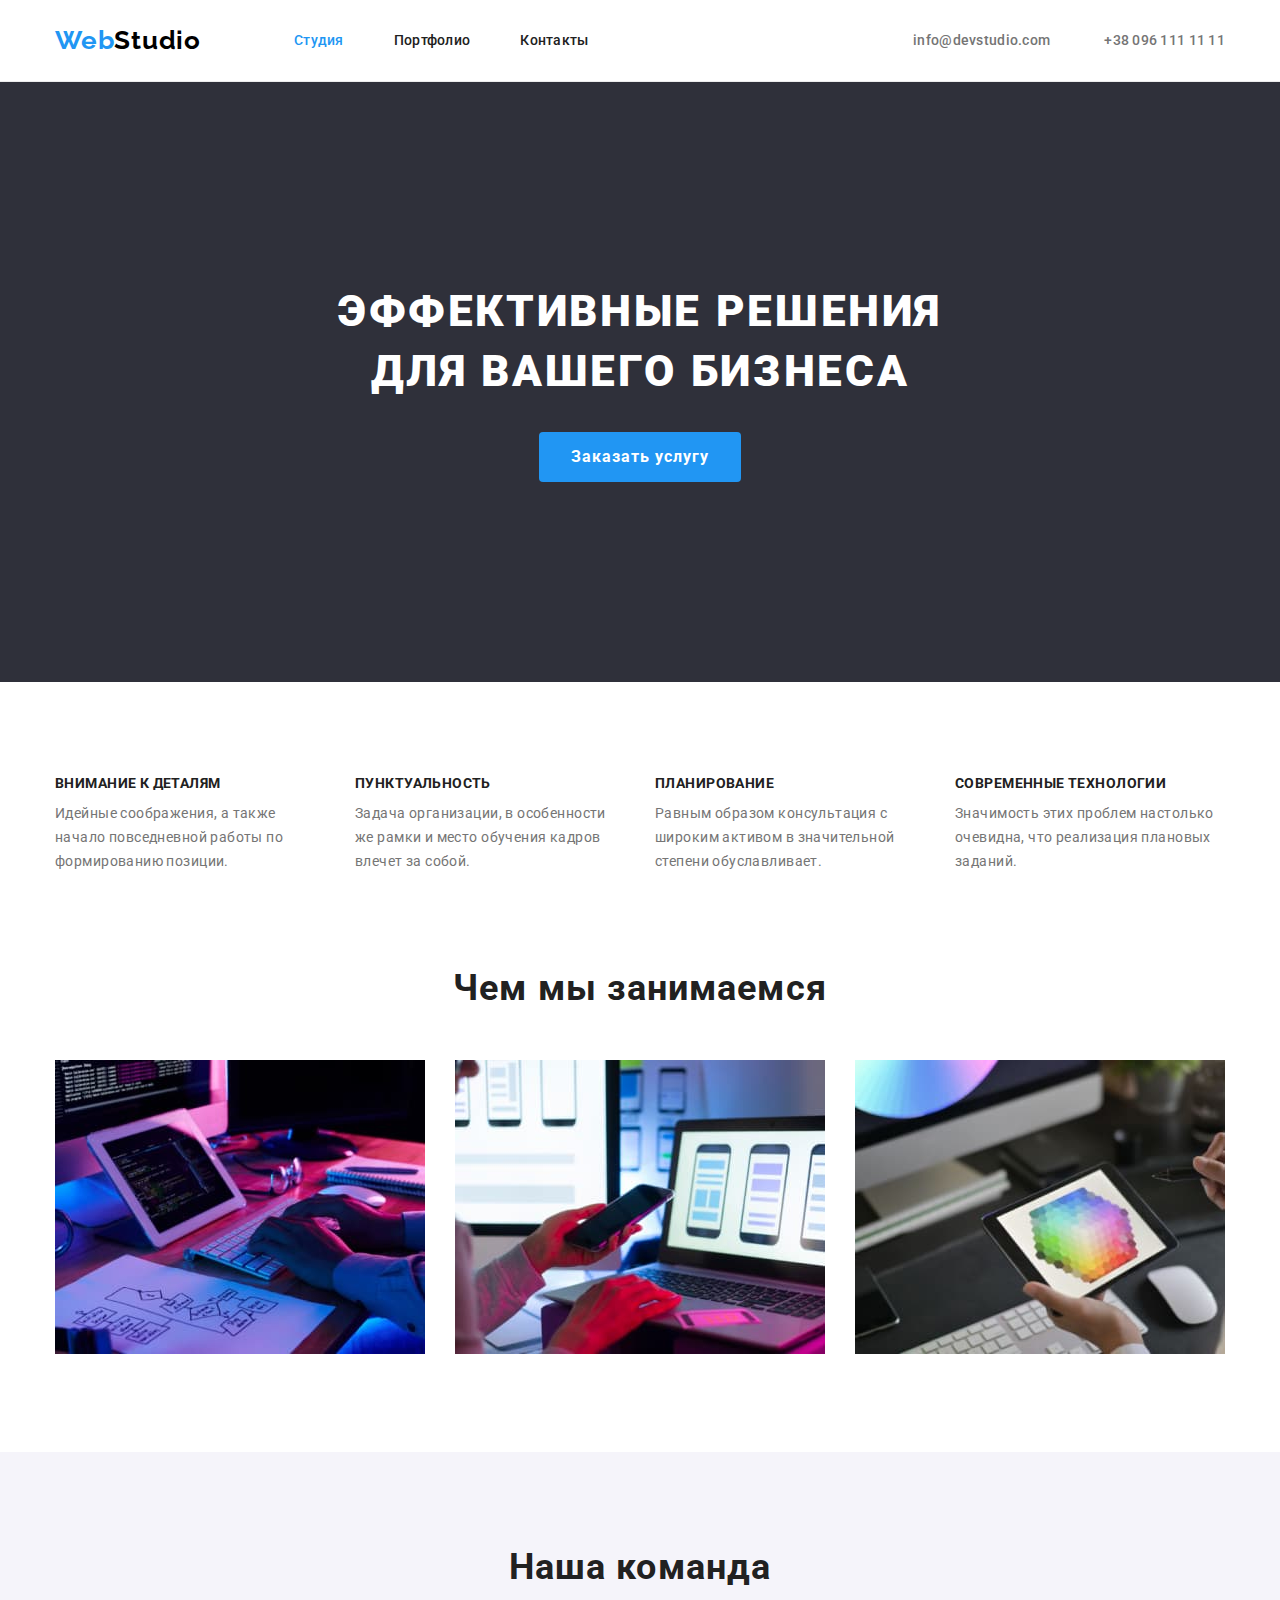
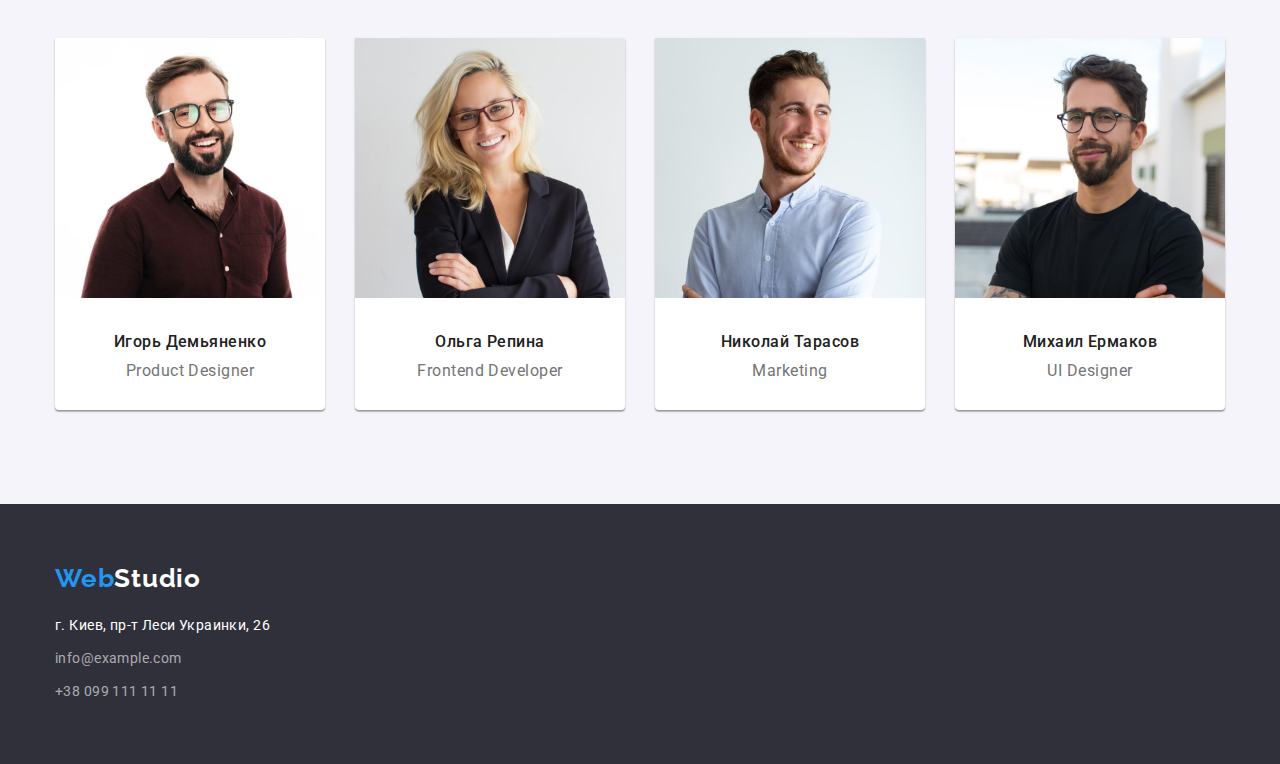
==== index.html @ 06fd84d9 "Загружает готовый материал после Part 3" ====
<!DOCTYPE html>
<html lang="ru">
<head>
    <meta charset="UTF-8">
    <meta http-equiv="X-UA-Compatible" content="IE=edge">
    <meta name="viewport" content="width=device-width, initial-scale=1.0">
    <title>Web Studio (Version 2.1)</title>

    <link rel="preconnect" href="https://fonts.googleapis.com">
    <link rel="preconnect" href="https://fonts.gstatic.com" crossorigin>
    <link href="https://fonts.googleapis.com/css2?family=Raleway:wght@700&family=Roboto:wght@400;500;700;900&display=swap"
        rel="stylesheet">

    <link rel="stylesheet" href="https://cdnjs.cloudflare.com/ajax/libs/modern-normalize/1.0.0/modern-normalize.min.css" />
    <link rel="stylesheet" href="./css/styles.css">
</head>
<body>
    
    <!--Header-->
    <header class="page-header">
        <div class="container">
            <nav class="nav">
                <a href="./index.html" lang="en" class="logo header link">Web<span class="logo-accent-header link">Studio</span></a>
            
                <ul class="site-nav">
                    <li class="item"><a href="./index.html" class="current link">Студия</a></li>
                    <li class="item"><a href="./portfolio.html" class="link">Портфолио</a></li>
                    <li class="item"><a href="/" class="link">Контакты</a></li>
                </ul>
            </nav>
            <div class="header-contacts">
                <a href="mailto:info@devstudio.com" class="contacts link">info@devstudio.com</a>
                <a href="tel:+380961111111" class="contacts link">+38 096 111 11 11</a>
            </div>
        </div>
    </header>
    <!--Main-->
    <main>
        <!--Hero-->
        
        <section class="page-hero section">
            <div class="container">
                <h1 class="hero-title">Эффективные решения для вашего бизнеса</h1>
                <button type="button" class="hero-btn button">Заказать услугу</button>
            </div>
        </section>
        
        <!--Features-->
        
        <section class="features-section section">
            <div class="container">
                <h2 class="section-title">Особенности</h2>
                <ul class="features-list">
                    <li class="features-item">
                        <h3 class="features-title">Внимание к деталям</h3>
                        <p class="features-text">
                            Идейные соображения, а также начало повседневной работы по формированию позиции.
                        </p>
                    </li>
                    <li class="features-item">
                        <h3 class="features-title">Пунктуальность</h3>
                        <p class="features-text">
                            Задача организации, в особенности же рамки и место обучения кадров влечет за собой.
                        </p>
                    </li>
                    <li class="features-item">
                        <h3 class="features-title">Планирование</h3>
                        <p class="features-text">
                            Равным образом консультация с широким активом в значительной степени обуславливает.
                        </p>
                    </li>
                    <li class="features-item">
                        <h3 class="features-title">Современные технологии</h3>
                        <p class="features-text">
                            Значимость этих проблем настолько очевидна, что реализация плановых заданий.
                        </p>
                    </li>
                
                </ul>
            </div>
        </section>
        
        <!--About us-->
        
        <section class="about-us-section section">
            <div class="container">
                <h2 class="section-title">Чем мы занимаемся</h2>
                <ul class="about-us-list">
                    <li class="about-us-item"><img src="./images/img1.jpg" alt="Пишем код" width="370"></li>
                    <li class="about-us-item"><img src="./images/img2.jpg" alt="Стилизируем макеты" width="370"></li>
                    <li class="about-us-item"><img src="./images/img3.jpg" alt="Оформляем стили" width="370"></li>
                </ul>
            </div>
        </section>
        
        <!--Our team-->
        
        <section class="team-section section">
            <div class="container">
                <h2 class="section-title">Наша команда</h2>
                <ul class="team-list">
                    <li class="team-item"><img class="worker-photo" src="./images/photo1.jpg" alt="Игорь Демьяненко" width="270">
                        <h3 class="worker-name">Игорь Демьяненко</h3>
                        <p lang="en">Product Designer</p>
                    </li>
                    <li class="team-item"><img class="worker-photo" src="./images/photo2.jpg" alt="Ольга Репина" width="270">
                        <h3 class="worker-name">Ольга Репина</h3>
                        <p lang="en">Frontend Developer</p>
                    </li>
                    <li class="team-item"><img class="worker-photo" src="./images/photo3.jpg" alt="Николай Тарасов" width="270">
                        <h3 class="worker-name">Николай Тарасов</h3>
                        <p lang="en">Marketing</p>
                    </li>
                    <li class="team-item"><img class="worker-photo" src="./images/photo4.jpg" alt="Михаил Ермаков" width="270">
                        <h3 class="worker-name">Михаил Ермаков</h3>
                        <p lang="en">UI Designer</p>
                    </li>
                
                </ul>
            </div>
        </section>
    
    </main>
    <!--Footer-->
    <footer class="page-footer">
        <div class="container">
            <a href="./index.html" lang="en" class="logo footer link">Web<span class="logo-accent-footer">Studio</span></a>
            <address class="address">г. Киев, пр-т Леси Украинки, 26</address>
            <a href="mailto:info@example.com" class="contacts footer link">info@example.com</a>
            <a href="tel:+380991111111" class="contacts footer link">+38 099 111 11 11</a>
        </div>

    </footer>

</body>
</html>
---- css/styles.css ----
:root{
    --primary-bg-color:#FFFFFF;
    --secondary-bg-color:#2F303A;
    --third-bg-color: #F5F4FA;
    --primary-text-color:#757575;
    --secondary-text-color:#212121;
    --accent-color:#2196F3;
    --header-border-color:#ECECEC;
    --card-border-color: #EEEEEE;
    --primary-black-color:#000000;
    --text-footer:rgba(255, 255, 255, 0.6);
        
}

/* index.html */

body{
    color: var(--primary-text-color);
    background-color: var(--primary-bg-color);
    font-family: "Roboto",sans-serif ; 
    text-decoration: none;
}

ul{
    list-style: none;
    margin: 0;
    padding: 0;
}

h1,
h2,
h3,
p{
    margin-top: 0;
    margin-bottom: 0;
}

.section{
    padding-top: 94px;
    padding-bottom: 94px;
}

.container{
    width: 1200px;
    margin-left: auto;
    margin-right: auto;
    padding-left: 15px;
    padding-right: 15px;
}


/* Navigation & Contacts */

.page-header{
    background-color: var(--primary-bg-color);
    background-position: center;
    margin-left: auto;
    margin-right: auto;

    border-bottom: 1px solid var(--header-border-color);
}

.container .nav {
    display: flex;
    align-items: center;
}

.page-header .container{
    display: flex;
    align-items: center;
    justify-content: space-between;
}

.page-header .contacts:not(:first-child) {
    margin-left: 50px;
}


.site-nav{
    display: flex;

    font-weight: 500;
    font-size: 14px;
    line-height: 16px;
    letter-spacing: 0.02em;
}

.site-nav .item+.item{
    margin-left: 50px;
}

.site-nav .link{
    display: block;
    padding-top: 32px;
    padding-bottom: 32px;
}

.site-nav .current{
    color: var(--accent-color);
}

.site-nav a{
    color: var(--secondary-text-color);
}

.site-nav a:hover{
    color: var(--accent-color);
}

.site-nav a:focus{
    color: var(--accent-color);
}



.contacts{
    font-weight: 500;
    font-size: 14px;
    line-height: 1.14;
    letter-spacing: 0.02em;

    color: var(--primary-text-color);
}

.contacts.footer{
    display: block;

    font-weight: 400;
    font-size: 14px;
    line-height: 1.71;
    letter-spacing: 0.03em;

    color: var(--text-footer);
}

.contacts:hover,
.contacts:focus{
    color: var(--accent-color);
}

/* Logo */

.page-header .logo{
    margin-right: 93px;
    padding-top: 25px;
    padding-bottom: 25px;
}

.logo{
    font-family: "Raleway",
    sans-serif;
    font-weight: 700;
    font-size: 26px;
    line-height: 1.19;
    letter-spacing: 0.03em;

    color: var(--accent-color);
}

.logo-accent-header{
    color: var(--primary-black-color);
}

.logo-accent-footer{
    color: var(--primary-bg-color);
}


/* Hero */

.page-footer,
.page-hero {
    background-color: var(--secondary-bg-color);
}

.page-hero.section{
    padding-top: 200px;
    padding-bottom: 200px;
}

.hero-title{
    
    max-width: 696px;
    margin-top: 0;
    margin-bottom: 30px;
    margin-right: auto;
    margin-left: auto;

    font-weight: 900;
    font-size: 44px;
    line-height: 1.36;
    text-align: center;
    letter-spacing: 0.06em;
    text-transform: uppercase;

    color: var(--primary-bg-color);
}

.button{
    font-family: 'Roboto';
    font-size: 16px;
    text-align: center;
    border: 0;
}

.hero-btn {
    display: inline-block;
    border-radius: 4px;
    padding: 10px 32px;
    margin-left: auto;
    margin-right: auto;
    min-width: 200px;

  
    font-weight: 700;   
    line-height: 1.88; 
    display: flex;
    align-items: center; 
    letter-spacing: 0.06em;
    

    color: var(--primary-bg-color);
    background-color: var(--accent-color);
    cursor: pointer;
}

.hero-btn:hover,
.hero-btn:focus {
    color: var(--accent-color);
    background-color: var(--primary-bg-color);
}

/* Sections */
.section-title{
    margin-top: 0;
    margin-bottom: 0;

    font-weight: 700;
    font-size: 36px;
    line-height: 1.17;
    text-align: center;
    letter-spacing: 0.03em;

    color: var(--secondary-text-color);
}

/* Features section */

.features-section .section-title{
    position:absolute;
    width:1px;
    height:1px;
    margin:-1px;
    border:0px;
    padding:0px;
    white-space:nowrap;
    clip-path:inset(100%);
    clip:rect(0 0 0 0);
    overflow:hidden;
}


.features-section.section{
    padding-bottom: 0;
}

.features-list{
    display: flex;
}

.features-item{
    display: inline-block;
    max-width: 270px;
    
}

.features-item+.features-item {
    margin-left: 30px;
}

.features-title{
    margin-bottom: 10px;

    font-weight: 700;
    font-size: 14px;
    line-height: 1.14;
    letter-spacing: 0.03em;
    text-transform: uppercase;

    color: var(--secondary-text-color);
}

.features-text{
    font-size: 14px;
    line-height: 1.71;
    letter-spacing: 0.03em;
}

/* About us section */

.about-us-section .section-title{
    margin-bottom: 50px;
}

.about-us-list{
    display: flex;
}

.about-us-item+.about-us-item{
    margin-left: 30px;
}

/* Team section */

.team-section .section-title{
    margin-bottom: 50px;
}

.team-section .worker-name{
    margin-bottom: 10px;

    font-weight: 500;
    font-size: 16px;
    line-height: 1.19;
    text-align: center;
    letter-spacing: 0.03em;
    
    color: var(--secondary-text-color);
}

.worker-photo {
    margin-bottom: 30px;
}

.team-section{
    font-weight: 400;
    font-size: 16px;
    line-height: 1.19;
    text-align: center;
    letter-spacing: 0.03em;
    background-color: var(--third-bg-color);
}

.team-list{
    display: flex;
}

.team-item{
    padding-bottom: 30px;
    max-width: 270px;

    box-shadow: 0px 1px 3px rgba(0, 0, 0, 0.12),
    0px 1px 1px rgba(0, 0, 0, 0.14),
    0px 2px 1px rgba(0, 0, 0, 0.2);
    border-radius: 0px 0px 4px 4px;
    background-color: var(--primary-bg-color);
}

.team-item+.team-item{
    margin-left: 30px;
}

/* Footer */

.page-footer{
    padding-top: 60px;
    padding-bottom: 60px;

}

.page-footer .logo{
    display: inline-block;
    margin-bottom: 20px;
    line-height: 1.15;
}

.address{
    margin-bottom: 9px; 

    font-style: normal;
    font-weight: 400;
    font-size: 14px;
    line-height: 1.71;
    letter-spacing: 0.03em;

    color: var(--primary-bg-color);
}

.contacts.link:not(:last-child){
    margin-top: 0;
    margin-bottom: 9px;
}

/* portfolio.html */

.filter{
    display: flex;
    margin-bottom: 50px;
    justify-content: center;
}

.filter-container{
    margin-bottom: 50px;
    text-align: center;
}

.filter-item+.filter-item{
    margin-left: 8px;
}

.filter-btn{
    padding: 6px 22px;

    font-weight: 500;
    line-height: 1.625;
    letter-spacing: 0.03em;
    border-radius: 4px;

    color: var(--secondary-text-color);
    background-color: var(--third-bg-color);
    cursor: pointer;
}

.filter-btn:hover,
.filter-btn:focus{
    color: var(--primary-bg-color);
    background-color: var(--accent-color);

    box-shadow: 0px 3px 1px rgba(0, 0, 0, 0.1),
    0px 1px 2px rgba(0, 0, 0, 0.08),
    0px 2px 2px rgba(0, 0, 0, 0.12);
}

.portfolio-list{
    display: flex;
    flex-wrap: wrap;
    margin-left: -30px;
    margin-top: -30px;   
    padding: 0;
}

.portfolio-card{
    margin-left: 30px;
    margin-top: 30px;
    flex-basis: calc((100% - 90px) / 3);
}

.portfolio-card img{
    display: block;
}

.portfolio-card .card-description{
    display: block;
    padding: 20px 24px;
    border: 1px solid var(--card-border-color);
   
}

.portfolio-card .link{
    display: block;
}

.portfolio-card p{
    font-weight: 400;
    font-size: 16px;
    line-height: 1.88;
    letter-spacing: 0.03em;

    color: var(--primary-text-color);
    
}

.card-name{
    font-weight: 700;
    font-size: 18px;
    line-height: 2;
    letter-spacing: 0.06em;

    color: var(--secondary-text-color);
}

.link{
    text-decoration: inherit;
}
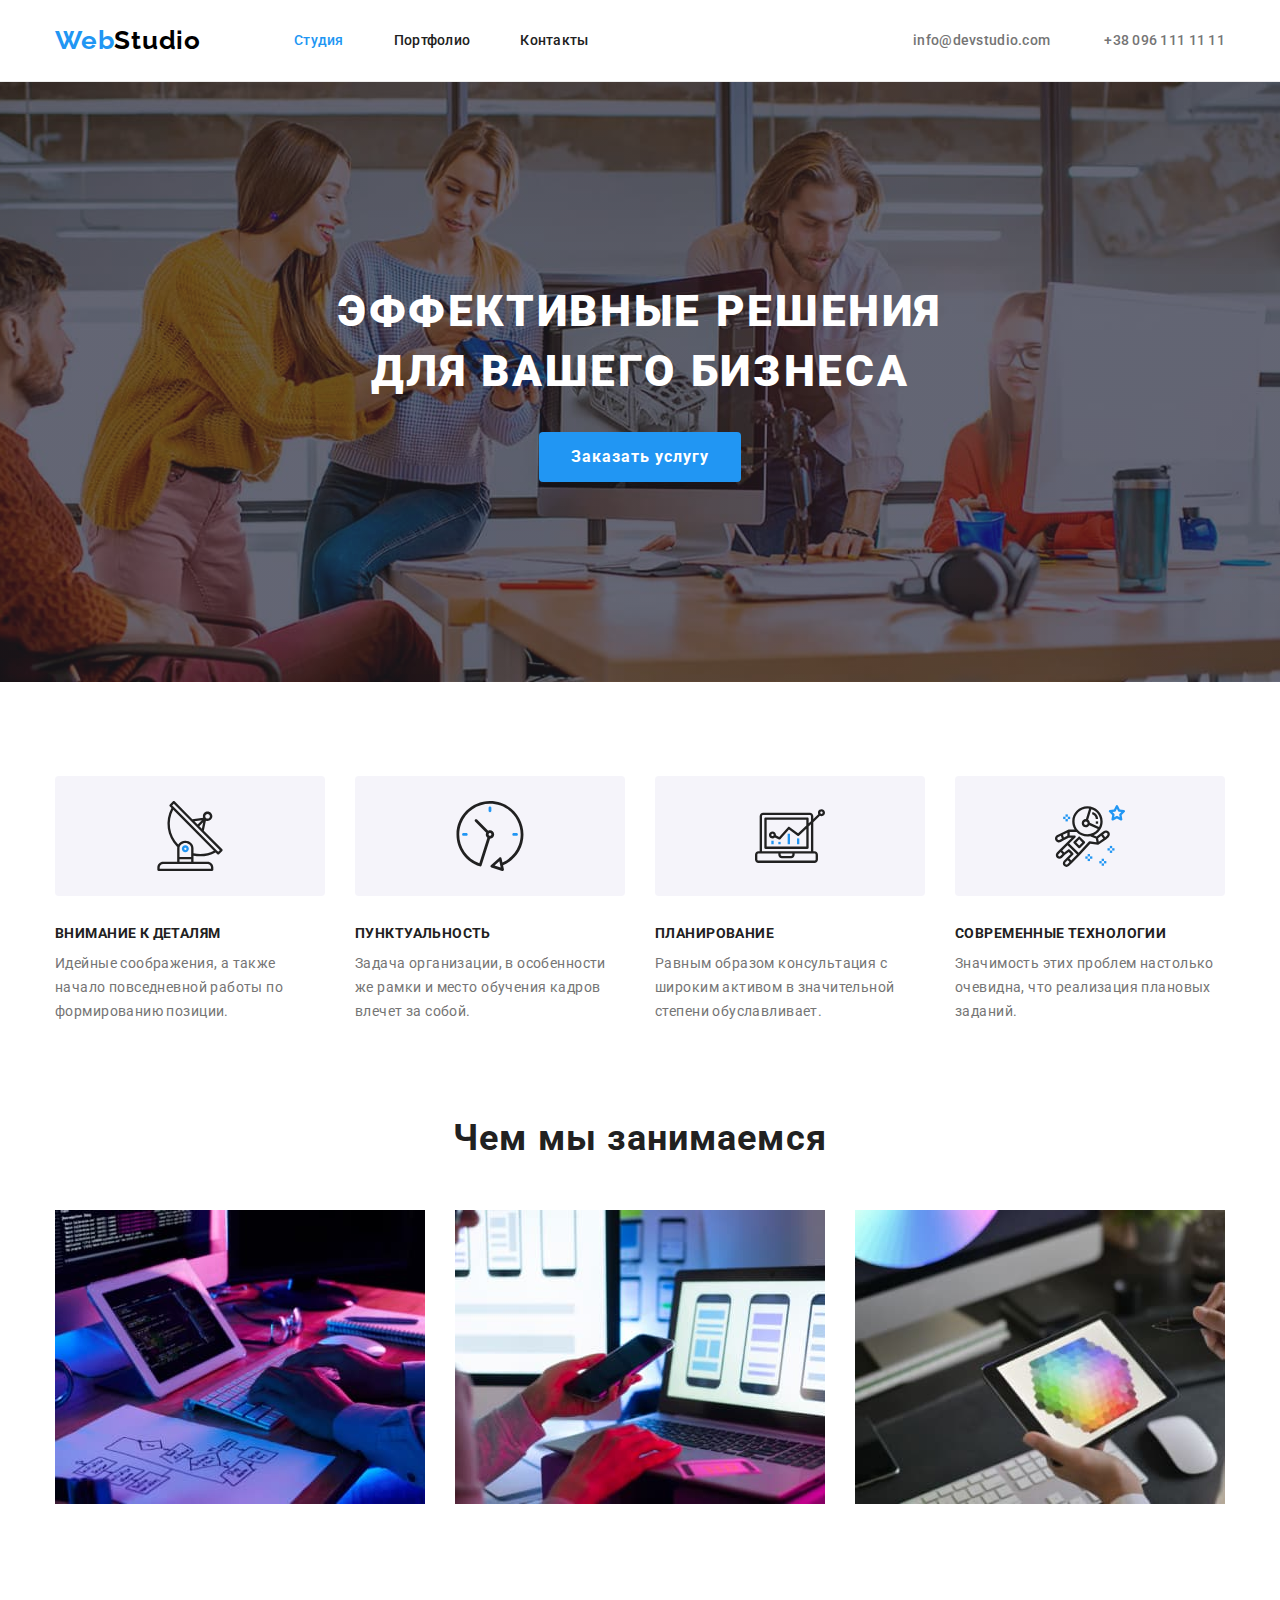
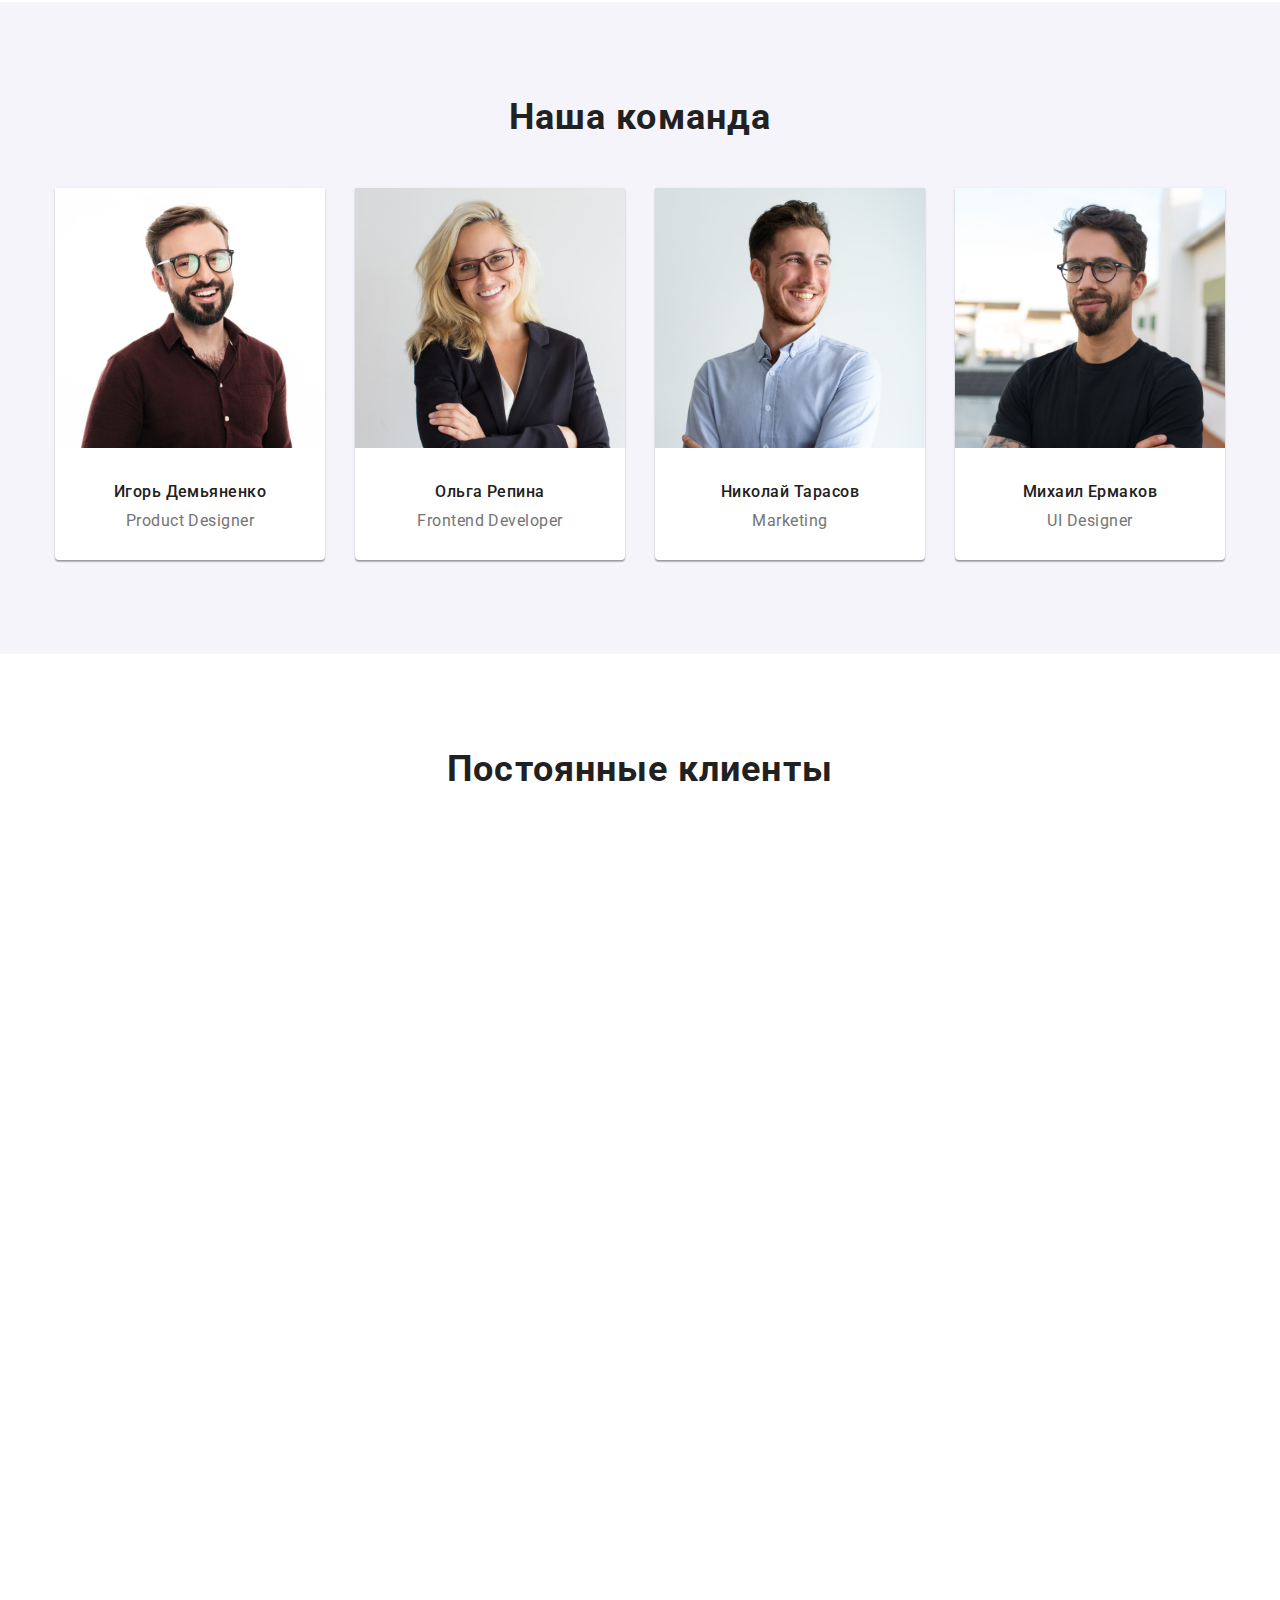
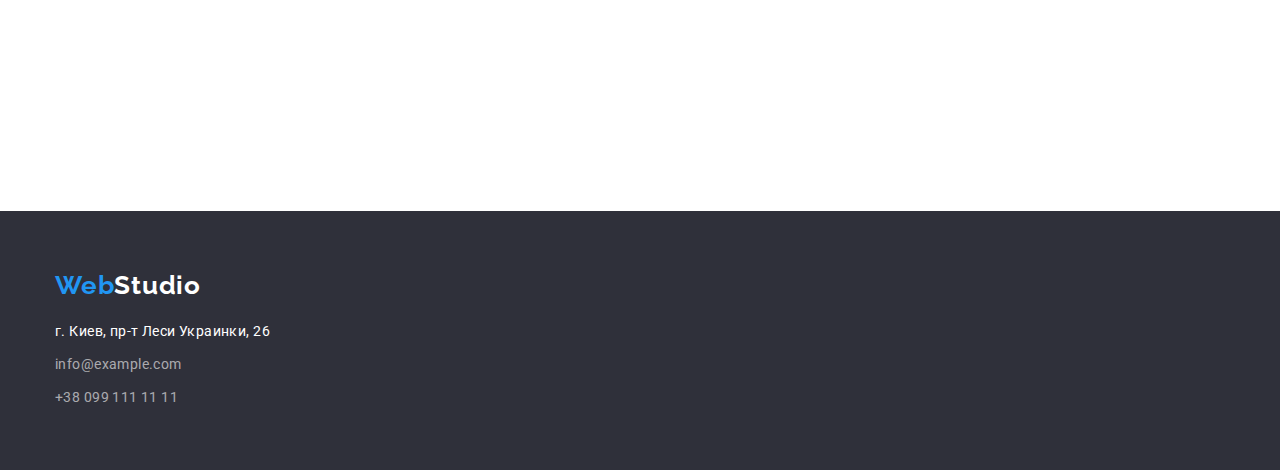
==== commit f8932ef6: "Добавляет иерархию в папках с изображениями" ====
--- a/index.html
+++ b/index.html
@@ -29,7 +29,9 @@
                 </ul>
             </nav>
             <div class="header-contacts">
+
                 <a href="mailto:info@devstudio.com" class="contacts link">info@devstudio.com</a>
+
                 <a href="tel:+380961111111" class="contacts link">+38 096 111 11 11</a>
             </div>
         </div>
@@ -51,25 +53,25 @@
             <div class="container">
                 <h2 class="section-title">Особенности</h2>
                 <ul class="features-list">
-                    <li class="features-item">
+                    <li class="features-item icon-antenna">
                         <h3 class="features-title">Внимание к деталям</h3>
                         <p class="features-text">
                             Идейные соображения, а также начало повседневной работы по формированию позиции.
                         </p>
                     </li>
-                    <li class="features-item">
+                    <li class="features-item icon-clock">
                         <h3 class="features-title">Пунктуальность</h3>
                         <p class="features-text">
                             Задача организации, в особенности же рамки и место обучения кадров влечет за собой.
                         </p>
                     </li>
-                    <li class="features-item">
+                    <li class="features-item icon-diagram">
                         <h3 class="features-title">Планирование</h3>
                         <p class="features-text">
                             Равным образом консультация с широким активом в значительной степени обуславливает.
                         </p>
                     </li>
-                    <li class="features-item">
+                    <li class="features-item icon-astronaut">
                         <h3 class="features-title">Современные технологии</h3>
                         <p class="features-text">
                             Значимость этих проблем настолько очевидна, что реализация плановых заданий.
@@ -86,9 +88,9 @@
             <div class="container">
                 <h2 class="section-title">Чем мы занимаемся</h2>
                 <ul class="about-us-list">
-                    <li class="about-us-item"><img src="./images/img1.jpg" alt="Пишем код" width="370"></li>
-                    <li class="about-us-item"><img src="./images/img2.jpg" alt="Стилизируем макеты" width="370"></li>
-                    <li class="about-us-item"><img src="./images/img3.jpg" alt="Оформляем стили" width="370"></li>
+                    <li class="about-us-item"><img src="./images/studio/img1.jpg" alt="Пишем код" width="370"></li>
+                    <li class="about-us-item"><img src="./images/studio/img2.jpg" alt="Стилизируем макеты" width="370"></li>
+                    <li class="about-us-item"><img src="./images/studio/img3.jpg" alt="Оформляем стили" width="370"></li>
                 </ul>
             </div>
         </section>
@@ -99,19 +101,19 @@
             <div class="container">
                 <h2 class="section-title">Наша команда</h2>
                 <ul class="team-list">
-                    <li class="team-item"><img class="worker-photo" src="./images/photo1.jpg" alt="Игорь Демьяненко" width="270">
+                    <li class="team-item"><img class="worker-photo" src="./images/studio/photo1.jpg" alt="Игорь Демьяненко" width="270">
                         <h3 class="worker-name">Игорь Демьяненко</h3>
                         <p lang="en">Product Designer</p>
                     </li>
-                    <li class="team-item"><img class="worker-photo" src="./images/photo2.jpg" alt="Ольга Репина" width="270">
+                    <li class="team-item"><img class="worker-photo" src="./images/studio/photo2.jpg" alt="Ольга Репина" width="270">
                         <h3 class="worker-name">Ольга Репина</h3>
                         <p lang="en">Frontend Developer</p>
                     </li>
-                    <li class="team-item"><img class="worker-photo" src="./images/photo3.jpg" alt="Николай Тарасов" width="270">
+                    <li class="team-item"><img class="worker-photo" src="./images/studio/photo3.jpg" alt="Николай Тарасов" width="270">
                         <h3 class="worker-name">Николай Тарасов</h3>
                         <p lang="en">Marketing</p>
                     </li>
-                    <li class="team-item"><img class="worker-photo" src="./images/photo4.jpg" alt="Михаил Ермаков" width="270">
+                    <li class="team-item"><img class="worker-photo" src="./images/studio/photo4.jpg" alt="Михаил Ермаков" width="270">
                         <h3 class="worker-name">Михаил Ермаков</h3>
                         <p lang="en">UI Designer</p>
                     </li>
@@ -119,6 +121,47 @@
                 </ul>
             </div>
         </section>
+
+        <!-- Clients -->
+
+        <section class="clients section">
+            <div class="container">
+                <h2 class="section-title">Постоянные клиенты</h2>
+                <ul>
+                    <li>
+                        <svg>
+                            <use></use>
+                        </svg>
+                    </li>
+                    <li>
+                        <svg>
+                            <use></use>
+                        </svg>
+                    </li>
+                    <li>
+                        <svg>
+                            <use></use>
+                        </svg>
+                    </li>
+                    <li>
+                        <svg>
+                            <use></use>
+                        </svg>
+                    </li>
+                    <li>
+                        <svg>
+                            <use></use>
+                        </svg>
+                    </li>
+                    <li>
+                        <svg>
+                            <use></use>
+                        </svg>
+                    </li>
+                </ul>
+            </div>
+
+        </section> 
     
     </main>
     <!--Footer-->
@@ -130,6 +173,8 @@
             <a href="tel:+380991111111" class="contacts footer link">+38 099 111 11 11</a>
         </div>
 
+
+
     </footer>
 
 </body>
--- a/css/styles.css
+++ b/css/styles.css
@@ -9,6 +9,7 @@
     --card-border-color: #EEEEEE;
     --primary-black-color:#000000;
     --text-footer:rgba(255, 255, 255, 0.6);
+    --svg-primary-color: #AFB1B8;
         
 }
 
@@ -174,8 +175,20 @@
 }
 
 .page-hero.section{
+    margin-left: auto;
+    margin-right: auto;
+    max-width: 1600px;
     padding-top: 200px;
     padding-bottom: 200px;
+
+    background-image: 
+    linear-gradient(to right,
+    rgba(47, 48, 58, 0.4),
+    rgba(47, 48, 58, 0.4)),
+    url(../images/studio/background-image.jpg);
+    background-size: cover;
+    background-position: center;
+    background-repeat: no-repeat;
 }
 
 .hero-title{
@@ -271,7 +284,33 @@
 .features-item{
     display: inline-block;
     max-width: 270px;
-    
+}
+
+.features-item::before{
+    display: block;
+    content: '';
+    height: 120px;
+    margin-bottom: 30px;
+    background-position: center;
+    background-repeat: no-repeat;
+    background-color: var(--third-bg-color);
+    border-radius: 4px;
+}
+
+.icon-antenna::before{
+    background-image: url(../images/studio/svg/antenna.svg);
+}
+
+.icon-clock::before{
+    background-image: url(../images/studio/svg/clock.svg);
+}
+
+.icon-diagram::before{
+    background-image: url(../images/studio/svg/diagram.svg);
+}
+
+.icon-astronaut::before{
+    background-image: url(../images/studio/svg/astronaut.svg);
 }
 
 .features-item+.features-item {
@@ -439,35 +478,39 @@
     padding: 0;
 }
 
-.portfolio-card{
+.portfolio-item{
     margin-left: 30px;
     margin-top: 30px;
     flex-basis: calc((100% - 90px) / 3);
 }
 
-.portfolio-card img{
+.portfolio-item img{
     display: block;
 }
 
-.portfolio-card .card-description{
+.portfolio-item .card-description{
     display: block;
     padding: 20px 24px;
     border: 1px solid var(--card-border-color);
    
 }
 
-.portfolio-card .link{
+.portfolio-item .link{
     display: block;
 }
 
-.portfolio-card p{
+/* .portfolio-card:hover{
+    filter: drop-shadow(0px 4px 4px rgba(0, 0, 0, 0.25));
+}
+ */
+
+.portfolio-item p{
     font-weight: 400;
     font-size: 16px;
     line-height: 1.88;
     letter-spacing: 0.03em;
 
     color: var(--primary-text-color);
-    
 }
 
 .card-name{
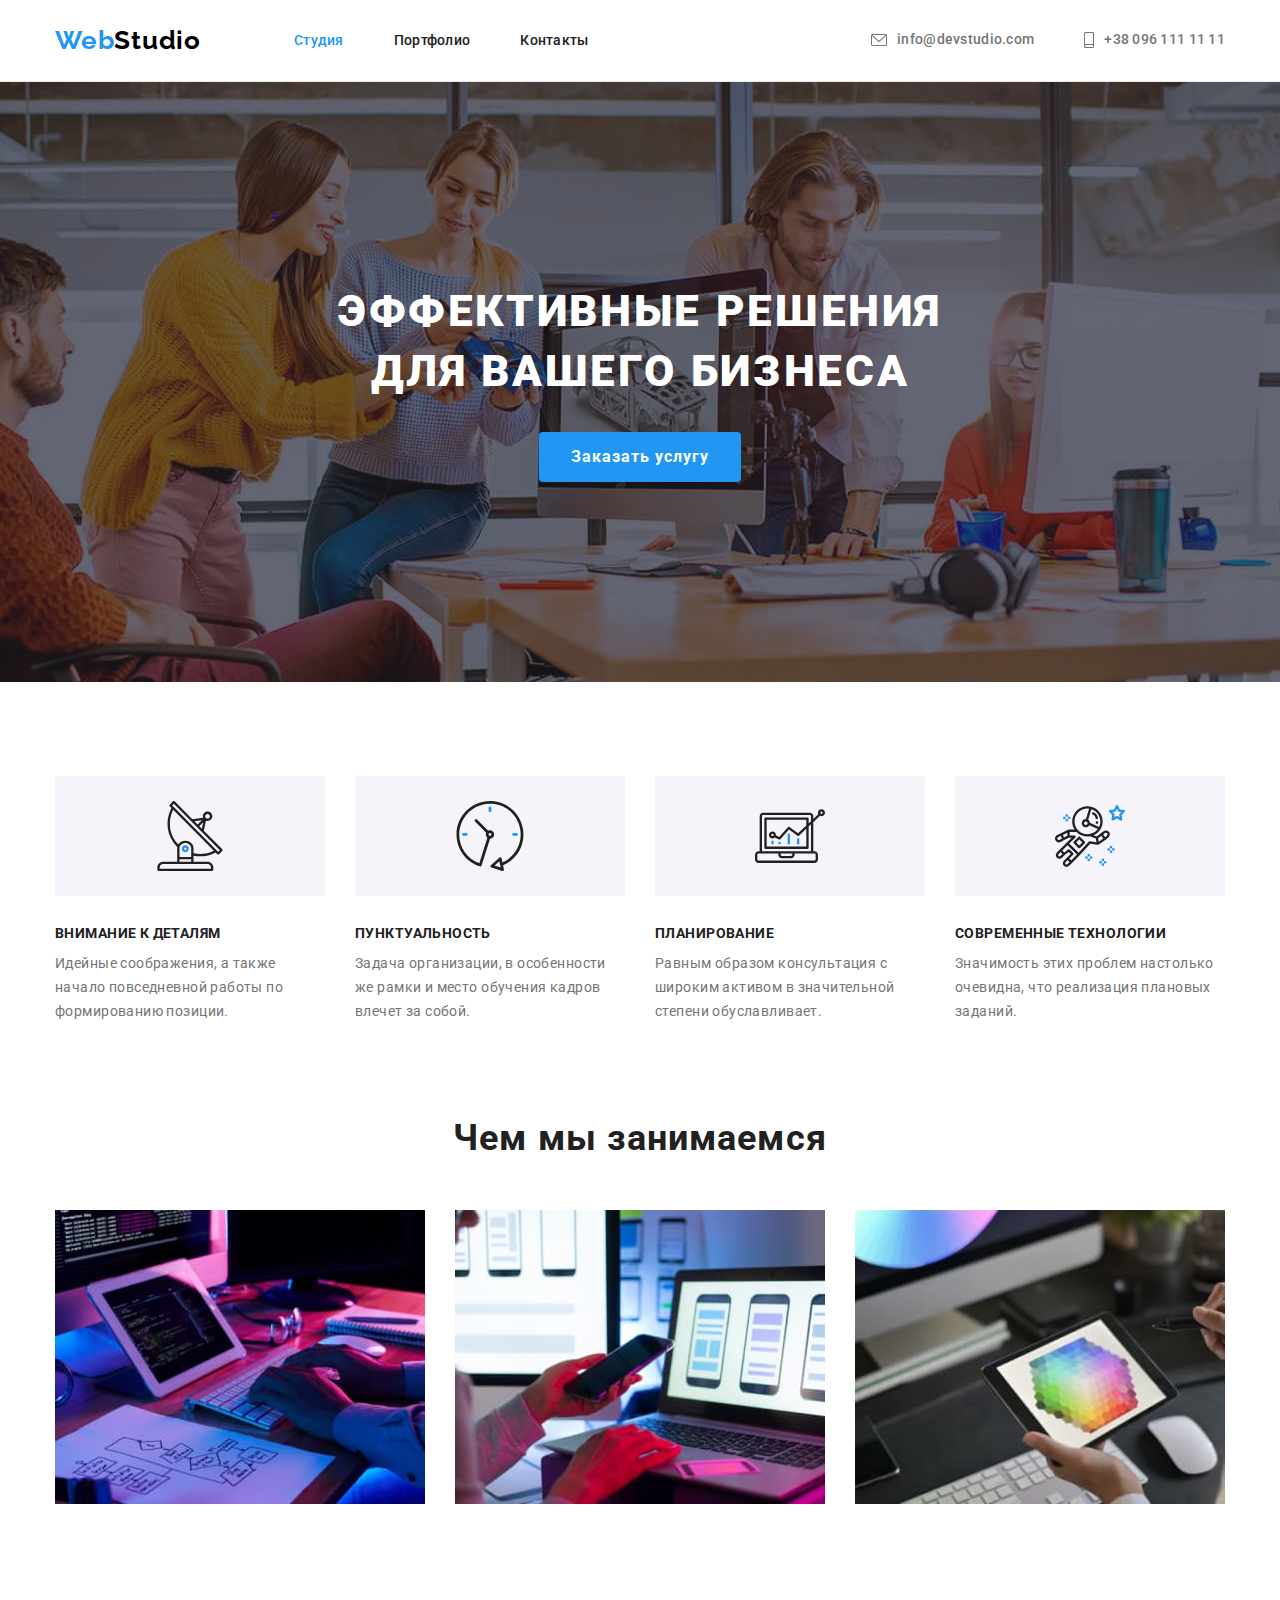
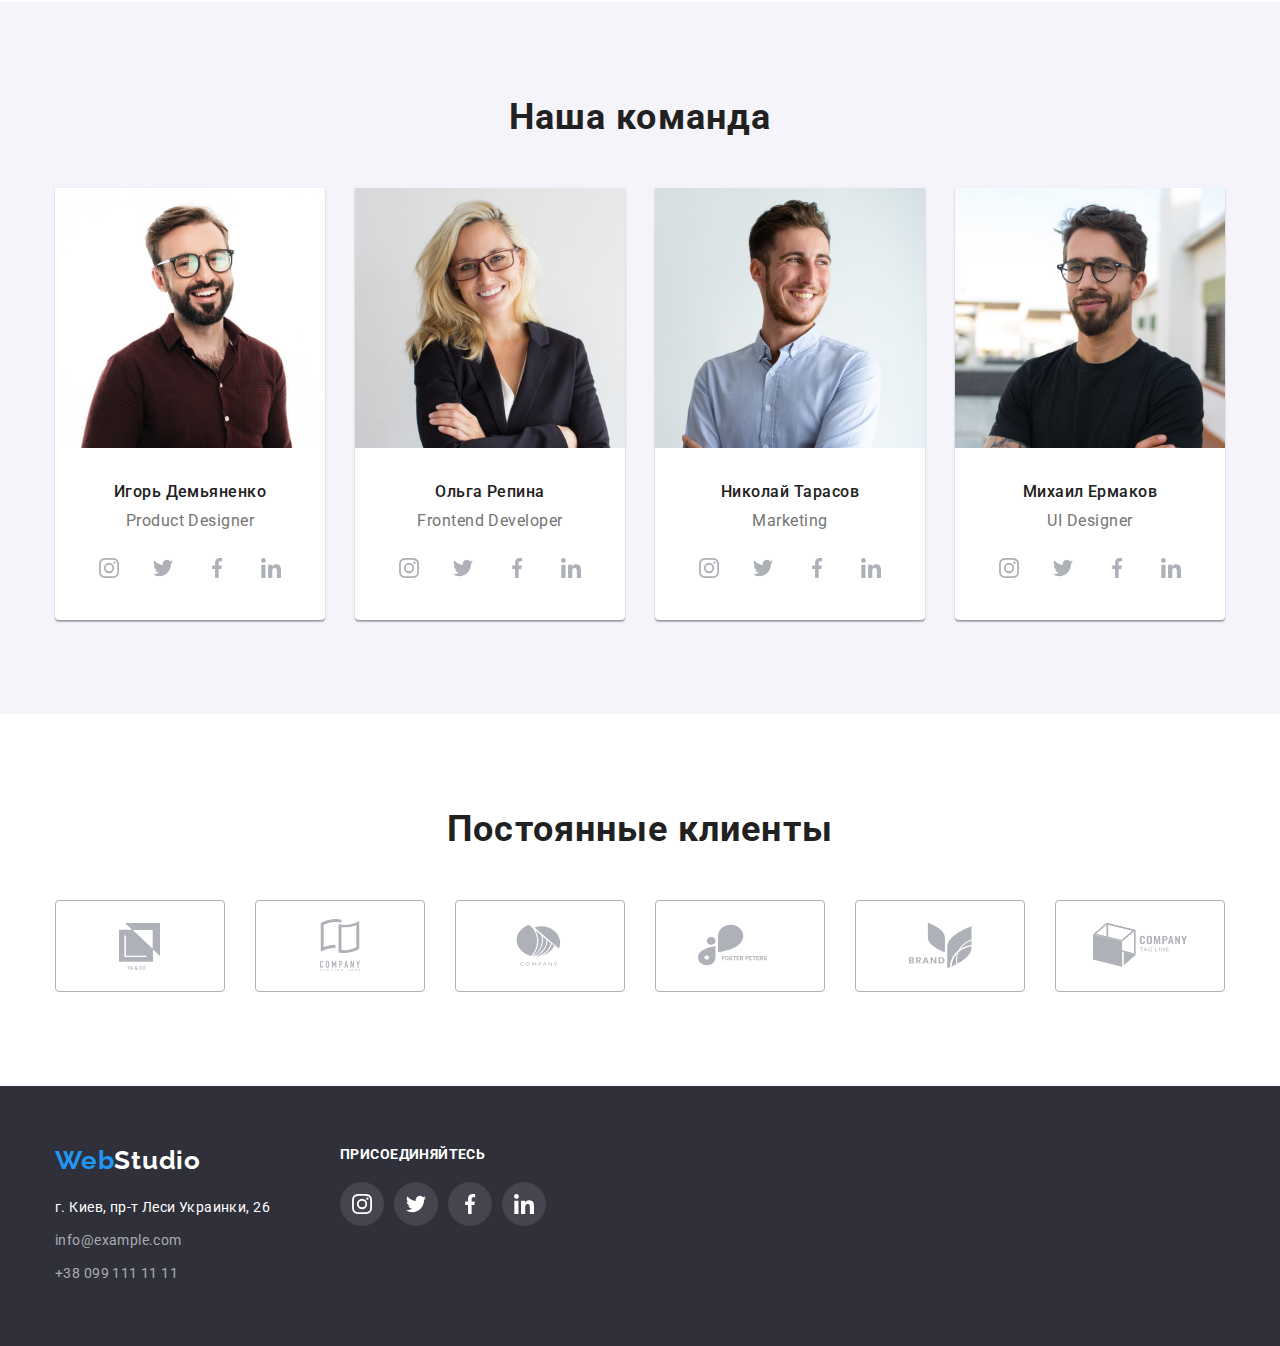
==== commit 162a427b: "Добавляет новые элементы" ====
--- a/index.html
+++ b/index.html
@@ -29,10 +29,19 @@
                 </ul>
             </nav>
             <div class="header-contacts">
-
-                <a href="mailto:info@devstudio.com" class="contacts link">info@devstudio.com</a>
-
-                <a href="tel:+380961111111" class="contacts link">+38 096 111 11 11</a>
+                
+                <a href="mailto:info@devstudio.com" class="contacts link mail">
+                    <svg class="contacts-icon envelope">
+                        <use href="./images/sprite.svg#envelope"></use>
+                    </svg>
+                    info@devstudio.com
+                </a>
+                <a href="tel:+380961111111" class="contacts link tel">
+                    <svg class="contacts-icon smartphone">
+                        <use href="./images/sprite.svg#smartphone"></use>
+                    </svg>
+                    +38 096 111 11 11
+                </a>
             </div>
         </div>
     </header>
@@ -104,18 +113,138 @@
                     <li class="team-item"><img class="worker-photo" src="./images/studio/photo1.jpg" alt="Игорь Демьяненко" width="270">
                         <h3 class="worker-name">Игорь Демьяненко</h3>
                         <p lang="en">Product Designer</p>
+                        <ul class="socials-list">
+                            <li class="socials-item">
+                                <a class="social-link" href="">
+                                    <svg class="social-icon" width=20px height=20px>
+                                        <use href="./images/sprite.svg#instagram"></use>
+                                    </svg>
+                                </a>
+                            </li>
+                            <li class="socials-item">
+                                <a class="social-link" href="">
+                                    <svg class="social-icon"  width=20px height=20px>
+                                        <use href="./images/sprite.svg#twitter"></use>
+                                    </svg>
+                                </a>
+                            </li>
+                            <li class="socials-item">
+                               <a class="social-link" href="">
+                                    <svg class="social-icon"  width=20px height=20px>
+                                        <use href="./images/sprite.svg#facebook"></use>
+                                    </svg>
+                               </a>
+                            </li>
+                            <li class="socials-item">
+                                <a class="social-link" href="">
+                                    <svg class="social-icon"  width=20px height=20px>
+                                        <use href="./images/sprite.svg#linkedin"></use>
+                                    </svg>
+                                </a>
+                            </li>
+                        </ul>
                     </li>
                     <li class="team-item"><img class="worker-photo" src="./images/studio/photo2.jpg" alt="Ольга Репина" width="270">
                         <h3 class="worker-name">Ольга Репина</h3>
                         <p lang="en">Frontend Developer</p>
+                        <ul class="socials-list">
+                            <li class="socials-item">
+                                <a class="social-link" href="">
+                                    <svg class="social-icon" width=20px height=20px>
+                                        <use href="./images/sprite.svg#instagram"></use>
+                                    </svg>
+                                </a>
+                            </li>
+                            <li class="socials-item">
+                                <a class="social-link" href="">
+                                    <svg class="social-icon" width=20px height=20px>
+                                        <use href="./images/sprite.svg#twitter"></use>
+                                    </svg>
+                                </a>
+                            </li>
+                            <li class="socials-item">
+                                <a class="social-link" href="">
+                                    <svg class="social-icon" width=20px height=20px>
+                                        <use href="./images/sprite.svg#facebook"></use>
+                                    </svg>
+                                </a>
+                            </li>
+                            <li class="socials-item">
+                                <a class="social-link" href="">
+                                    <svg class="social-icon" width=20px height=20px>
+                                        <use href="./images/sprite.svg#linkedin"></use>
+                                    </svg>
+                                </a>
+                            </li>
+                        </ul>
                     </li>
                     <li class="team-item"><img class="worker-photo" src="./images/studio/photo3.jpg" alt="Николай Тарасов" width="270">
                         <h3 class="worker-name">Николай Тарасов</h3>
                         <p lang="en">Marketing</p>
+                        <ul class="socials-list">
+                            <li class="socials-item">
+                                <a class="social-link" href="">
+                                    <svg class="social-icon" width=20px height=20px>
+                                        <use href="./images/sprite.svg#instagram"></use>
+                                    </svg>
+                                </a>
+                            </li>
+                            <li class="socials-item">
+                                <a class="social-link" href="">
+                                    <svg class="social-icon" width=20px height=20px>
+                                        <use href="./images/sprite.svg#twitter"></use>
+                                    </svg>
+                                </a>
+                            </li>
+                            <li class="socials-item">
+                                <a class="social-link" href="">
+                                    <svg class="social-icon" width=20px height=20px>
+                                        <use href="./images/sprite.svg#facebook"></use>
+                                    </svg>
+                                </a>
+                            </li>
+                            <li class="socials-item">
+                                <a class="social-link" href="">
+                                    <svg class="social-icon" width=20px height=20px>
+                                        <use href="./images/sprite.svg#linkedin"></use>
+                                    </svg>
+                                </a>
+                            </li>
+                        </ul>
                     </li>
                     <li class="team-item"><img class="worker-photo" src="./images/studio/photo4.jpg" alt="Михаил Ермаков" width="270">
                         <h3 class="worker-name">Михаил Ермаков</h3>
                         <p lang="en">UI Designer</p>
+                        <ul class="socials-list">
+                            <li class="socials-item">
+                                <a class="social-link" href="">
+                                    <svg class="social-icon" width=20px height=20px>
+                                        <use href="./images/sprite.svg#instagram"></use>
+                                    </svg>
+                                </a>
+                            </li>
+                            <li class="socials-item">
+                                <a class="social-link" href="">
+                                    <svg class="social-icon" width=20px height=20px>
+                                        <use href="./images/sprite.svg#twitter"></use>
+                                    </svg>
+                                </a>
+                            </li>
+                            <li class="socials-item">
+                                <a class="social-link" href="">
+                                    <svg class="social-icon" width=20px height=20px>
+                                        <use href="./images/sprite.svg#facebook"></use>
+                                    </svg>
+                                </a>
+                            </li>
+                            <li class="socials-item">
+                                <a class="social-link" href="">
+                                    <svg class="social-icon" width=20px height=20px>
+                                        <use href="./images/sprite.svg#linkedin"></use>
+                                    </svg>
+                                </a>
+                            </li>
+                        </ul>
                     </li>
                 
                 </ul>
@@ -127,35 +256,35 @@
         <section class="clients section">
             <div class="container">
                 <h2 class="section-title">Постоянные клиенты</h2>
-                <ul>
-                    <li>
-                        <svg>
-                            <use></use>
-                        </svg>
-                    </li>
-                    <li>
-                        <svg>
-                            <use></use>
-                        </svg>
-                    </li>
-                    <li>
-                        <svg>
-                            <use></use>
-                        </svg>
-                    </li>
-                    <li>
-                        <svg>
-                            <use></use>
-                        </svg>
-                    </li>
-                    <li>
-                        <svg>
-                            <use></use>
-                        </svg>
-                    </li>
-                    <li>
-                        <svg>
-                            <use></use>
+                <ul class="clients-list">
+                    <li class="clients-item">
+                        <svg width="106" height="60">
+                            <use href="./images/sprite.svg#client1"></use>
+                        </svg>
+                    </li>
+                    <li class="clients-item">
+                        <svg width="106" height="60">
+                            <use href="./images/sprite.svg#client2"></use>
+                        </svg>
+                    </li>
+                    <li class="clients-item">
+                        <svg width="106" height="60">
+                            <use href="./images/sprite.svg#client3"></use>
+                        </svg>
+                    </li>
+                    <li class="clients-item">
+                        <svg width="106" height="60">
+                            <use href="./images/sprite.svg#client4"></use>
+                        </svg>
+                    </li>
+                    <li class="clients-item">
+                        <svg width="106" height="60">
+                            <use href="./images/sprite.svg#client5"></use>
+                        </svg>
+                    </li>
+                    <li class="clients-item">
+                        <svg width="106" height="60">
+                            <use href="./images/sprite.svg#client6"></use>
                         </svg>
                     </li>
                 </ul>
@@ -167,12 +296,48 @@
     <!--Footer-->
     <footer class="page-footer">
         <div class="container">
-            <a href="./index.html" lang="en" class="logo footer link">Web<span class="logo-accent-footer">Studio</span></a>
-            <address class="address">г. Киев, пр-т Леси Украинки, 26</address>
-            <a href="mailto:info@example.com" class="contacts footer link">info@example.com</a>
-            <a href="tel:+380991111111" class="contacts footer link">+38 099 111 11 11</a>
+            <div class="footer-contacts">
+                <a href="./index.html" lang="en" class="logo footer link">Web<span class="logo-accent-footer">Studio</span></a>
+                <address class="address">г. Киев, пр-т Леси Украинки, 26</address>
+                <a href="mailto:info@example.com" class="contacts footer link">info@example.com</a>
+                <a href="tel:+380991111111" class="contacts footer link">+38 099 111 11 11</a>
+            </div>
+            <div class="footer-socials">
+                <p>Присоединяйтесь</p>
+                <ul class="socials-list">
+                    <li class="socials-item">
+                        <a class="social-link" href="">
+                            <svg class="social-icon" width=20px height=20px>
+                                <use href="./images/sprite.svg#instagram"></use>
+                            </svg>
+                        </a>
+                    </li>
+                    <li class="socials-item">
+                        <a class="social-link" href="">
+                            <svg class="social-icon" width=20px height=20px>
+                                <use href="./images/sprite.svg#twitter"></use>
+                            </svg>
+                        </a>
+                    </li>
+                    <li class="socials-item">
+                        <a class="social-link" href="">
+                            <svg class="social-icon" width=20px height=20px>
+                                <use href="./images/sprite.svg#facebook"></use>
+                            </svg>
+                        </a>
+                    </li>
+                    <li class="socials-item">
+                        <a class="social-link" href="">
+                            <svg class="social-icon" width=20px height=20px>
+                                <use href="./images/sprite.svg#linkedin"></use>
+                            </svg>
+                        </a>
+                    </li>
+                </ul>
+            </div>
+        
         </div>
-
+        
 
 
     </footer>
--- a/css/styles.css
+++ b/css/styles.css
@@ -8,7 +8,8 @@
     --header-border-color:#ECECEC;
     --card-border-color: #EEEEEE;
     --primary-black-color:#000000;
-    --text-footer:rgba(255, 255, 255, 0.6);
+    --text-footer-color:rgba(255, 255, 255, 0.6);
+    --socials-bg-footer-color:rgba(255, 255, 255, 0.1);
     --svg-primary-color: #AFB1B8;
         
 }
@@ -112,9 +113,15 @@
     color: var(--accent-color);
 }
 
-
+.header-contacts{
+    display: flex;
+    align-items: center;
+    flex-wrap: nowrap;
+}
 
 .contacts{
+    display: flex;
+    align-items: center;
     font-weight: 500;
     font-size: 14px;
     line-height: 1.14;
@@ -123,6 +130,22 @@
     color: var(--primary-text-color);
 }
 
+.contacts-icon{
+    margin-right: 10px;
+
+    fill: currentColor;
+}
+
+.envelope{
+    width: 16px;
+    height: 12px;
+}
+
+.smartphone{
+    width: 10px;
+    height: 16px;
+}
+
 .contacts.footer{
     display: block;
 
@@ -131,7 +154,7 @@
     line-height: 1.71;
     letter-spacing: 0.03em;
 
-    color: var(--text-footer);
+    color: var(--text-footer-color);
 }
 
 .contacts:hover,
@@ -384,6 +407,10 @@
     display: flex;
 }
 
+.team-list p{
+    margin-bottom: 16px;
+}
+
 .team-item{
     padding-bottom: 30px;
     max-width: 270px;
@@ -399,6 +426,69 @@
     margin-left: 30px;
 }
 
+.socials-list{
+    display: flex;
+    align-items: center;
+    justify-content: center;
+}
+
+.socials-item+.socials-item{
+    margin-left: 10px;
+}
+
+.social-link{
+    cursor: pointer;
+    display: flex;
+    align-items: center;
+    justify-content: center;
+    width: 44px;
+    height: 44px;
+    border-radius: 50%;
+    color: var(--svg-primary-color);
+}
+
+.social-link:hover{
+    background-color: var(--accent-color);
+    color: var(--primary-bg-color);
+}
+
+
+/* Clients section */
+
+.clients .section-title{
+    margin-bottom: 50px;    
+}
+
+.clients-list{
+    display: flex;
+    justify-content: center;
+    align-items: center;
+
+}
+
+.clients-item{
+    display: flex;
+    justify-content: center;
+    align-items: center;
+    color: var(--svg-primary-color);
+    cursor: pointer;
+
+    width: 170px;
+    height: 92px;
+    border: 1px solid #AFB1B8;
+    box-sizing: border-box;
+    border-radius: 4px;
+}
+
+.clients-item:hover{
+    border-color: var(--accent-color);
+    color: var(--accent-color);
+}
+
+.clients-item+.clients-item{
+    margin-left: 30px;
+}
+
 /* Footer */
 
 .page-footer{
@@ -425,9 +515,39 @@
     color: var(--primary-bg-color);
 }
 
-.contacts.link:not(:last-child){
+.contacts.link.footer:not(:last-child){
     margin-top: 0;
     margin-bottom: 9px;
+}
+
+.page-footer .social-link{
+    color: var(--primary-bg-color);
+    background-color: var(--socials-bg-footer-color);
+}
+
+.page-footer .social-link:hover {
+    background-color: var(--accent-color);
+}
+
+.page-footer .container{
+    display: flex;
+}
+
+.footer-socials{
+    display: block;
+    margin-left: 70px;
+}
+
+.footer-socials p{
+    margin-bottom: 20px;
+
+    font-weight: 700;
+    font-size: 14px;
+    line-height: 1.1428;
+    letter-spacing: 0.03em;
+    text-transform: uppercase;
+
+    color: var(--primary-bg-color);
 }
 
 /* portfolio.html */
@@ -499,10 +619,10 @@
     display: block;
 }
 
-/* .portfolio-card:hover{
-    filter: drop-shadow(0px 4px 4px rgba(0, 0, 0, 0.25));
-}
- */
+.portfolio-item .link:hover{
+    box-shadow: 0px 4px 4px rgba(0, 0, 0, 0.25);
+}
+
 
 .portfolio-item p{
     font-weight: 400;
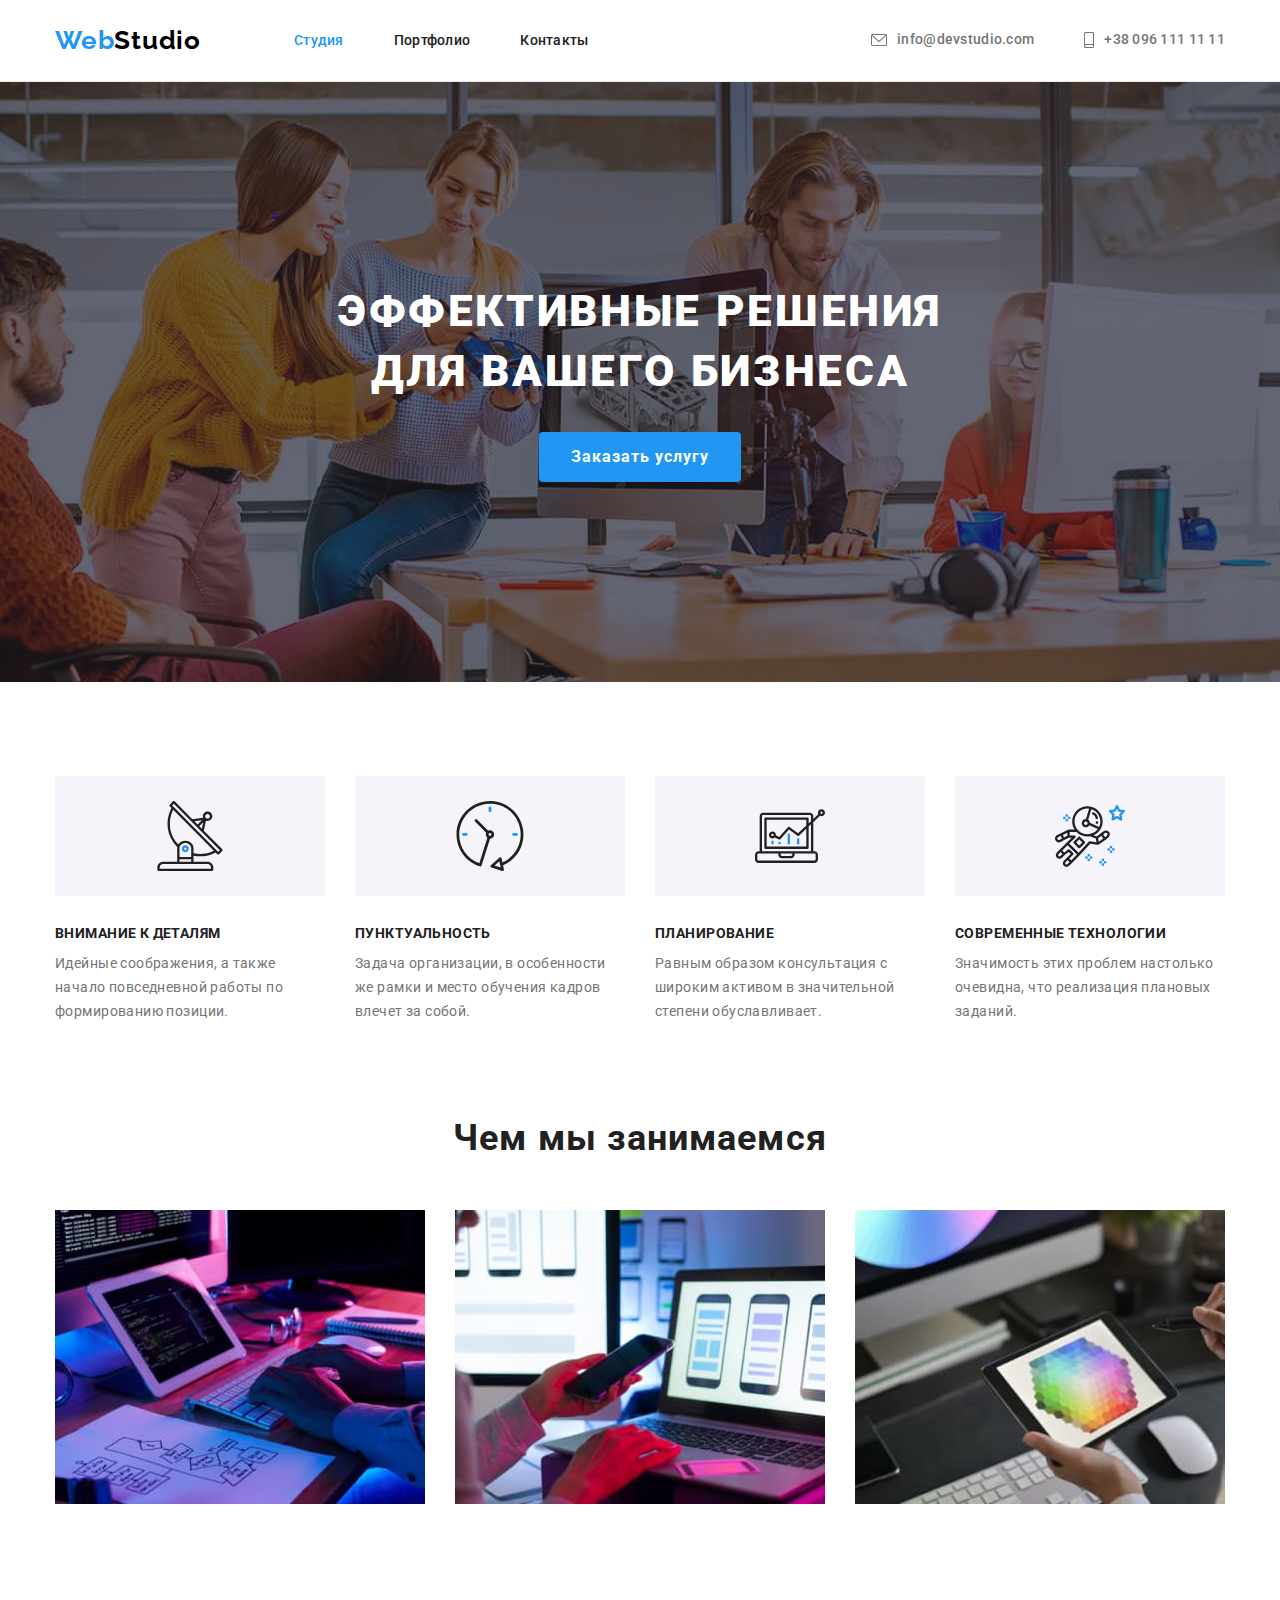
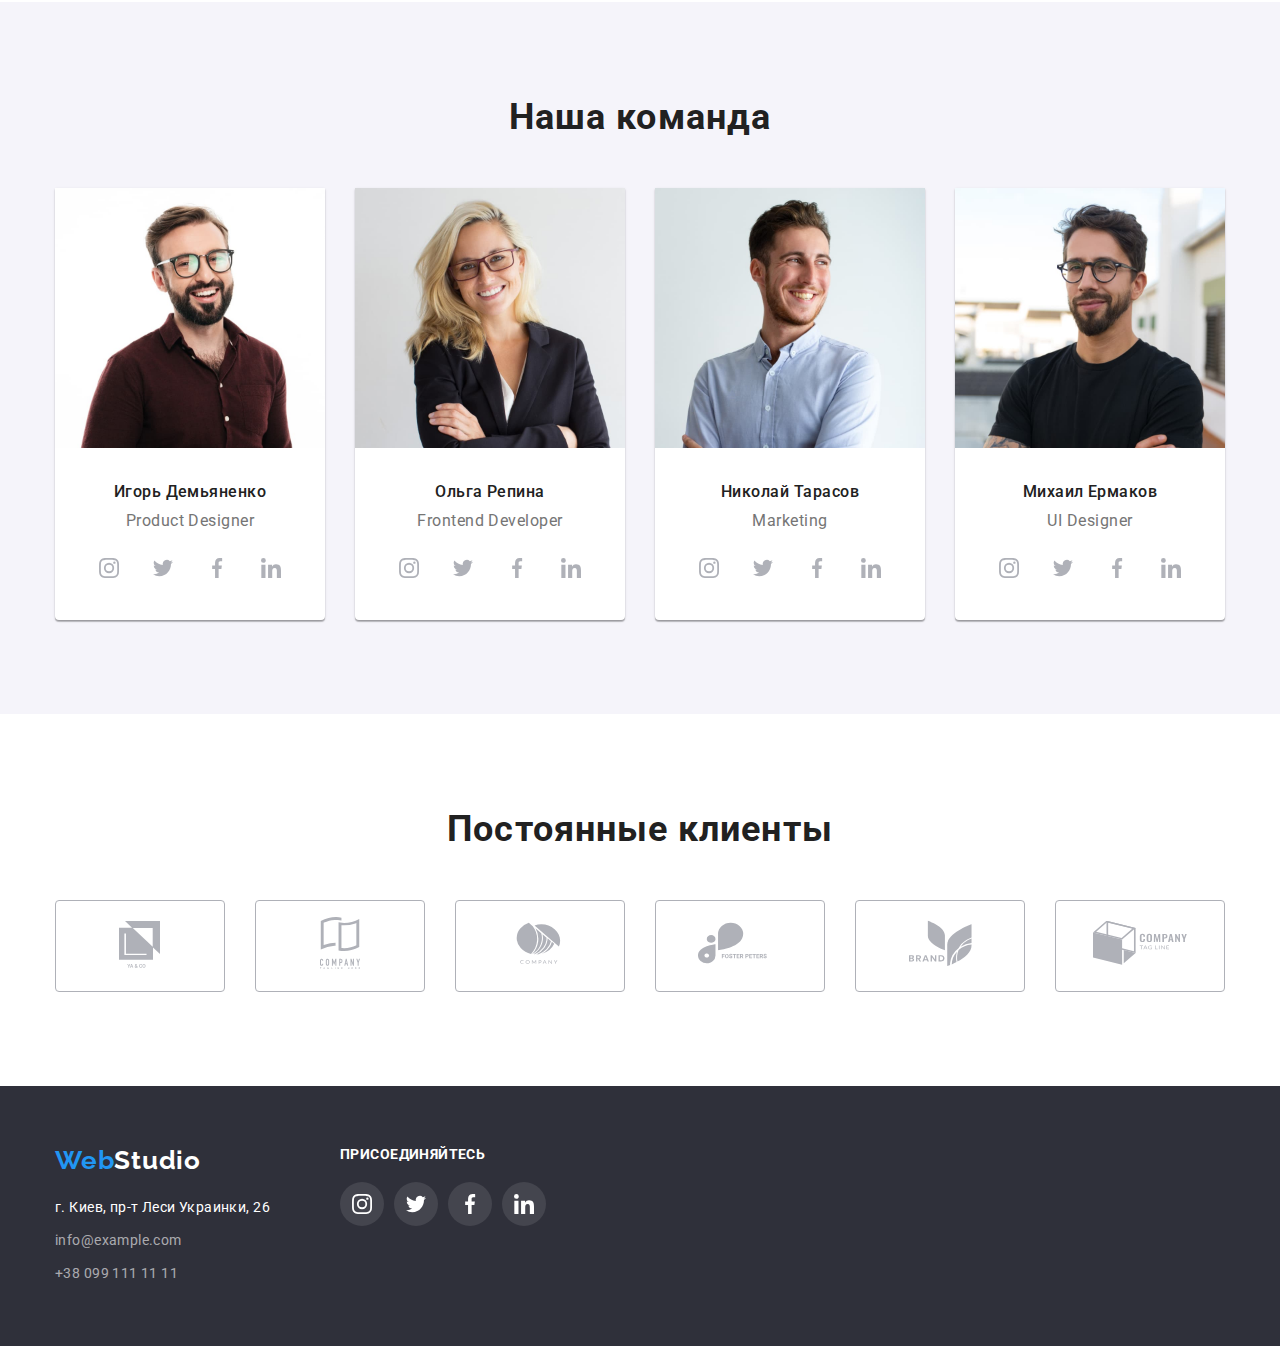
==== commit d5feaabb: "Добавляет ссылки в секцию клиентов" ====
--- a/index.html
+++ b/index.html
@@ -258,34 +258,46 @@
                 <h2 class="section-title">Постоянные клиенты</h2>
                 <ul class="clients-list">
                     <li class="clients-item">
-                        <svg width="106" height="60">
-                            <use href="./images/sprite.svg#client1"></use>
-                        </svg>
-                    </li>
-                    <li class="clients-item">
-                        <svg width="106" height="60">
-                            <use href="./images/sprite.svg#client2"></use>
-                        </svg>
-                    </li>
-                    <li class="clients-item">
-                        <svg width="106" height="60">
-                            <use href="./images/sprite.svg#client3"></use>
-                        </svg>
-                    </li>
-                    <li class="clients-item">
-                        <svg width="106" height="60">
-                            <use href="./images/sprite.svg#client4"></use>
-                        </svg>
-                    </li>
-                    <li class="clients-item">
-                        <svg width="106" height="60">
-                            <use href="./images/sprite.svg#client5"></use>
-                        </svg>
-                    </li>
-                    <li class="clients-item">
-                        <svg width="106" height="60">
-                            <use href="./images/sprite.svg#client6"></use>
-                        </svg>
+                        <a class="client-link" href="">
+                            <svg class="client-icon" width="106" height="60">
+                                <use href="./images/sprite.svg#client1"></use>
+                            </svg>
+                        </a>
+                    </li>
+                    <li class="clients-item">
+                        <a class="client-link" href="">
+                            <svg class="client-icon" width="106" height="60">
+                                <use href="./images/sprite.svg#client2"></use>
+                            </svg>
+                        </a>
+                    </li>
+                    <li class="clients-item">
+                        <a class="client-link" href="">
+                            <svg class="client-icon" width="106" height="60">
+                                <use href="./images/sprite.svg#client3"></use>
+                            </svg>
+                        </a>
+                    </li>
+                    <li class="clients-item">
+                        <a class="client-link" href="">
+                            <svg class="client-icon" width="106" height="60">
+                                <use href="./images/sprite.svg#client4"></use>
+                            </svg>
+                        </a>
+                    </li>
+                    <li class="clients-item">
+                        <a class="client-link" href="">
+                            <svg class="client-icon" width="106" height="60">
+                                <use href="./images/sprite.svg#client5"></use>
+                            </svg>  
+                        </a>
+                    </li>
+                    <li class="clients-item">
+                        <a class="client-link" href="">
+                            <svg class="client-icon" width="106" height="60">
+                                <use href="./images/sprite.svg#client6"></use>
+                            </svg>
+                        </a>
                     </li>
                 </ul>
             </div>
--- a/css/styles.css
+++ b/css/styles.css
@@ -447,7 +447,8 @@
     color: var(--svg-primary-color);
 }
 
-.social-link:hover{
+.social-link:hover,
+.social-link:focus{
     background-color: var(--accent-color);
     color: var(--primary-bg-color);
 }
@@ -471,18 +472,25 @@
     justify-content: center;
     align-items: center;
     color: var(--svg-primary-color);
-    cursor: pointer;
-
+    
     width: 170px;
     height: 92px;
+}
+
+.client-link{
+    padding: 13px 31px;
+    
+    cursor: pointer;
+    color: var(--svg-primary-color);
+
     border: 1px solid #AFB1B8;
-    box-sizing: border-box;
     border-radius: 4px;
 }
 
-.clients-item:hover{
+.client-link:hover,
+.client-link:focus{
+    color: var(--accent-color);
     border-color: var(--accent-color);
-    color: var(--accent-color);
 }
 
 .clients-item+.clients-item{
@@ -525,7 +533,8 @@
     background-color: var(--socials-bg-footer-color);
 }
 
-.page-footer .social-link:hover {
+.page-footer .social-link:hover,
+.page-footer .social-link:focus {
     background-color: var(--accent-color);
 }
 
